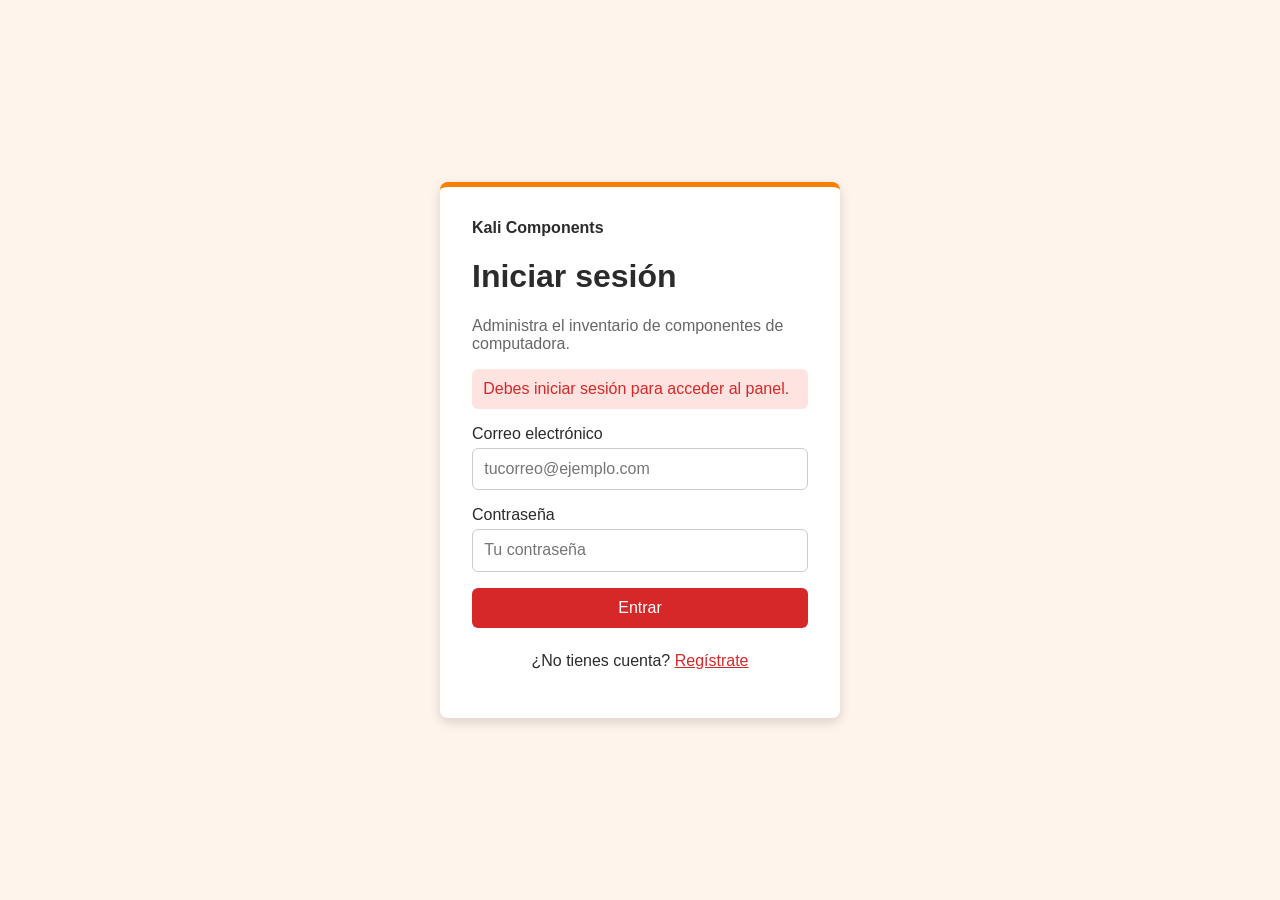
==== backoffice/home.html @ 2143082f "Add files via upload" ====
<!DOCTYPE html>
<html lang="es">
<head>
  <meta charset="UTF-8">
  <meta name="viewport" content="width=device-width, initial-scale=1">
  <meta name="robots" content="noindex">
  <title>Inicio · Kali Components</title>
  <!-- Sin JavaScript: redirige igualmente a login -->
  <noscript><meta http-equiv="refresh" content="0; url=login.html?acceso=denegado"></noscript>
  <!-- Home siempre redirige a login -->
  <script>
    window.location.replace("login.html?acceso=denegado");
  </script>
  <link rel="stylesheet" href="css/styles.css">
</head>
<body>
  <header class="topbar">
    <div class="brand">
      <span>Kali Components</span>
    </div>
    <a class="btn btn--ghost" href="login.html">Cerrar sesión</a>
  </header>

  <main class="container">
    <h1>Componentes de computadora</h1>
    <p class="card__subtitle">Resumen del inventario.</p>

    <section class="grid" aria-label="Categorías de componentes">
      <article class="component">
        <h2>Procesador (CPU)</h2>
        <p>Ejecuta las instrucciones y coordina el resto del equipo.</p>
      </article>
      <article class="component">
        <h2>Tarjeta gráfica (GPU)</h2>
        <p>Procesa imágenes, video y gráficos 3D.</p>
      </article>
      <article class="component">
        <h2>Memoria RAM</h2>
        <p>Almacena datos temporales para acceso rápido.</p>
      </article>
      <article class="component">
        <h2>Almacenamiento</h2>
        <p>Discos SSD y HDD para guardar archivos y sistema.</p>
      </article>
      <article class="component">
        <h2>Placa base</h2>
        <p>Conecta y comunica todos los componentes.</p>
      </article>
      <article class="component">
        <h2>Fuente de poder</h2>
        <p>Suministra energía estable a todo el sistema.</p>
      </article>
    </section>
  </main>
</body>
</html>
---- backoffice/css/styles.css ----
:root {
  --rojo: #d62828;
  --naranja: #f77f00;
  --fondo: #fff4ec;
  --texto: #2b2b2b;
}

* {
  box-sizing: border-box;
}

body {
  margin: 0;
  font-family: Arial, sans-serif;
  color: var(--texto);
  background: var(--fondo);
}

a {
  color: var(--rojo);
}

/* Login y Register */
.auth {
  min-height: 100vh;
  display: grid;
  place-items: center;
  padding: 1rem;
}

.card {
  width: 100%;
  max-width: 400px;
  padding: 2rem;
  background: #fff;
  border-top: 5px solid var(--naranja);
  border-radius: 8px;
  box-shadow: 0 4px 12px rgba(0, 0, 0, 0.15);
}

.brand {
  font-weight: bold;
  margin-bottom: 1rem;
}

.brand__logo {
  margin-right: 0.4rem;
}

.card__subtitle {
  color: #666;
}

/* Formularios */
.form {
  display: grid;
  gap: 1rem;
}

.field {
  display: grid;
  gap: 0.3rem;
}

.field input {
  padding: 0.7rem;
  font-size: 1rem;
  border: 1px solid #ccc;
  border-radius: 6px;
}

.field input:focus {
  outline: 2px solid var(--naranja);
}

.btn {
  display: inline-block;
  padding: 0.7rem 1rem;
  font-size: 1rem;
  color: #fff;
  text-decoration: none;
  text-align: center;
  background: var(--rojo);
  border: none;
  border-radius: 6px;
  cursor: pointer;
}

.btn:hover {
  background: var(--naranja);
  color: #fff;
}

.btn--block {
  width: 100%;
}

.btn--ghost {
  background: transparent;
  color: var(--rojo);
  border: 1px solid var(--rojo);
}

.alert {
  padding: 0.7rem;
  color: var(--rojo);
  background: #ffe3e0;
  border-radius: 6px;
}

.alert[hidden] {
  display: none;
}

.card__footer {
  margin-top: 1.5rem;
  text-align: center;
}

/* Home */
.topbar {
  display: flex;
  justify-content: space-between;
  align-items: center;
  padding: 1rem;
  background: #fff;
  border-bottom: 4px solid var(--rojo);
}

.container {
  max-width: 1000px;
  margin: 0 auto;
  padding: 1.5rem 1rem;
}

.grid {
  display: grid;
  gap: 1rem;
  grid-template-columns: repeat(auto-fit, minmax(220px, 1fr));
}

.component {
  padding: 1rem;
  background: #fff;
  border-left: 4px solid var(--naranja);
  border-radius: 6px;
}

.component__icon {
  font-size: 1.8rem;
}
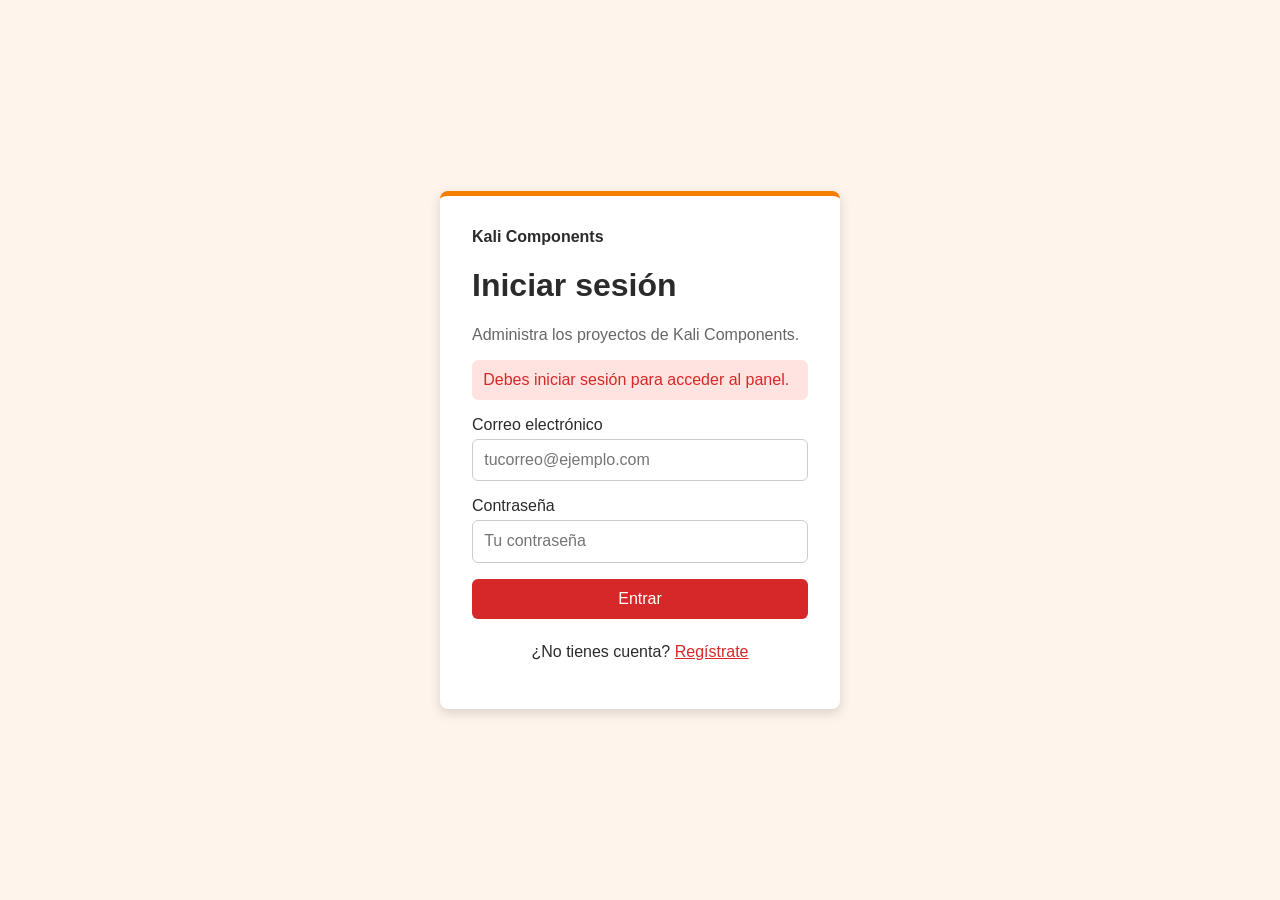
==== commit 09673592: "Align project CRUD with Kali Components Co-authored-by: Copilot <223556219+Copilot@users.noreply.git" ====
--- a/backoffice/home.html
+++ b/backoffice/home.html
@@ -4,53 +4,66 @@
   <meta charset="UTF-8">
   <meta name="viewport" content="width=device-width, initial-scale=1">
   <meta name="robots" content="noindex">
-  <title>Inicio · Kali Components</title>
-  <!-- Sin JavaScript: redirige igualmente a login -->
+  <title>Proyectos · Kali Components</title>
   <noscript><meta http-equiv="refresh" content="0; url=login.html?acceso=denegado"></noscript>
-  <!-- Home siempre redirige a login -->
-  <script>
-    window.location.replace("login.html?acceso=denegado");
-  </script>
   <link rel="stylesheet" href="css/styles.css">
 </head>
-<body>
+<body class="auth-checking">
   <header class="topbar">
     <div class="brand">
       <span>Kali Components</span>
     </div>
-    <a class="btn btn--ghost" href="login.html">Cerrar sesión</a>
+    <button id="logout" class="btn btn--ghost" type="button">Cerrar sesión</button>
   </header>
 
+  <main id="auth-status" class="container" hidden>
+    <p id="auth-status-message" class="alert" role="alert"></p>
+    <button id="retry-auth" class="btn" type="button">Reintentar</button>
+  </main>
+
   <main class="container">
-    <h1>Componentes de computadora</h1>
-    <p class="card__subtitle">Resumen del inventario.</p>
+    <div class="section-heading">
+      <div>
+        <h1>Mis proyectos</h1>
+        <p id="welcome" class="card__subtitle">Administra proyectos de Kali Components.</p>
+      </div>
+      <button id="show-project-form" class="btn" type="button">Agregar proyecto</button>
+    </div>
 
-    <section class="grid" aria-label="Categorías de componentes">
-      <article class="component">
-        <h2>Procesador (CPU)</h2>
-        <p>Ejecuta las instrucciones y coordina el resto del equipo.</p>
-      </article>
-      <article class="component">
-        <h2>Tarjeta gráfica (GPU)</h2>
-        <p>Procesa imágenes, video y gráficos 3D.</p>
-      </article>
-      <article class="component">
-        <h2>Memoria RAM</h2>
-        <p>Almacena datos temporales para acceso rápido.</p>
-      </article>
-      <article class="component">
-        <h2>Almacenamiento</h2>
-        <p>Discos SSD y HDD para guardar archivos y sistema.</p>
-      </article>
-      <article class="component">
-        <h2>Placa base</h2>
-        <p>Conecta y comunica todos los componentes.</p>
-      </article>
-      <article class="component">
-        <h2>Fuente de poder</h2>
-        <p>Suministra energía estable a todo el sistema.</p>
-      </article>
-    </section>
+    <p id="project-alert" class="alert" role="alert" hidden></p>
+
+    <form id="project-form" class="project-form" hidden>
+      <h2 id="project-form-title">Nuevo proyecto</h2>
+      <input id="project-id" type="hidden">
+      <div class="field">
+        <label for="title">Título</label>
+        <input id="title" name="title" required>
+      </div>
+      <div class="field">
+        <label for="description">Descripción</label>
+        <textarea id="description" name="description" rows="4" required></textarea>
+      </div>
+      <div class="field">
+        <label for="technologies">Tecnologías (separadas por comas)</label>
+        <input id="technologies" name="technologies" placeholder="React, Node.js">
+      </div>
+      <div class="field">
+        <label for="repository">Repositorio</label>
+        <input id="repository" name="repository" type="url" placeholder="https://github.com/usuario/proyecto">
+      </div>
+      <div class="field">
+        <label for="images">URLs de imágenes (separadas por comas)</label>
+        <input id="images" name="images" placeholder="https://ejemplo.com/captura.png">
+      </div>
+      <div class="form-actions">
+        <button id="save-project" class="btn" type="submit">Guardar</button>
+        <button id="cancel-project" class="btn btn--ghost" type="button">Cancelar</button>
+      </div>
+    </form>
+
+    <section id="projects-grid" class="grid" aria-label="Proyectos registrados"></section>
   </main>
+
+  <script src="js/app.js" defer></script>
 </body>
 </html>
--- a/backoffice/css/styles.css
+++ b/backoffice/css/styles.css
@@ -49,6 +49,11 @@
 
 .card__subtitle {
   color: #666;
+}
+
+.alert--success {
+  color: #216e39;
+  background: #dcf5e3;
 }
 
 /* Formularios */
@@ -118,6 +123,15 @@
 }
 
 /* Home */
+.auth-checking > .topbar,
+.auth-checking > .container:not(#auth-status) {
+  display: none;
+}
+
+.auth-checking > #auth-status:not([hidden]) {
+  display: block;
+}
+
 .topbar {
   display: flex;
   justify-content: space-between;
@@ -139,13 +153,87 @@
   grid-template-columns: repeat(auto-fit, minmax(220px, 1fr));
 }
 
-.component {
+textarea {
+  padding: 0.7rem;
+  font-size: 1rem;
+  border: 1px solid #ccc;
+  border-radius: 6px;
+  resize: vertical;
+  font-family: Arial, sans-serif;
+}
+
+.section-heading {
+  display: flex;
+  justify-content: space-between;
+  align-items: center;
+  gap: 1rem;
+  margin-bottom: 1rem;
+}
+
+.project-form {
+  display: grid;
+  gap: 1rem;
+  margin-bottom: 1.5rem;
+  padding: 1.25rem;
+  background: #fff;
+  border-left: 4px solid var(--naranja);
+  border-radius: 6px;
+}
+
+.project-form[hidden] {
+  display: none;
+}
+
+.form-actions,
+.project-actions {
+  display: flex;
+  gap: 0.75rem;
+  flex-wrap: wrap;
+}
+
+.project-card {
+  display: flex;
+  flex-direction: column;
+  gap: 0.75rem;
+  min-height: 220px;
   padding: 1rem;
   background: #fff;
   border-left: 4px solid var(--naranja);
   border-radius: 6px;
 }
 
-.component__icon {
-  font-size: 1.8rem;
+.project-card h2,
+.project-description,
+.project-technologies {
+  margin: 0;
+}
+
+.project-link {
+  font-weight: bold;
+}
+
+.project-image {
+  width: 100%;
+  max-height: 200px;
+  object-fit: cover;
+  border-radius: 6px;
+}
+
+.project-actions {
+  margin-top: auto;
+}
+
+.project-actions .btn {
+  flex: 1;
+}
+
+@media (max-width: 520px) {
+  .section-heading {
+    align-items: stretch;
+    flex-direction: column;
+  }
+
+  .topbar {
+    gap: 0.75rem;
+  }
 }
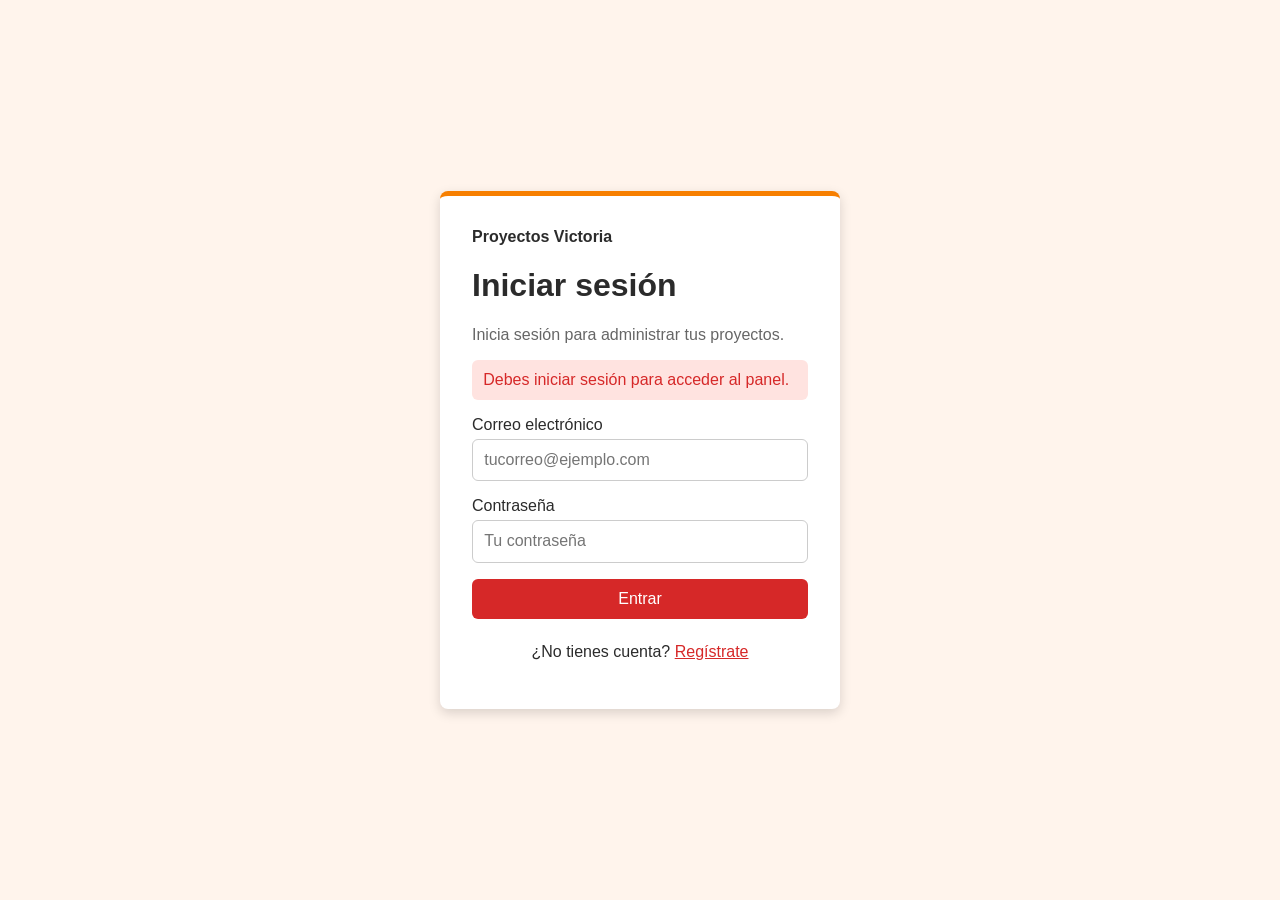
==== commit ad3e51fb: "Rename the backoffice to Proyectos Victoria Co-authored-by: Copilot <223556219+Copilot@users.noreply" ====
--- a/backoffice/home.html
+++ b/backoffice/home.html
@@ -4,14 +4,14 @@
   <meta charset="UTF-8">
   <meta name="viewport" content="width=device-width, initial-scale=1">
   <meta name="robots" content="noindex">
-  <title>Proyectos · Kali Components</title>
+  <title>Proyectos Victoria</title>
   <noscript><meta http-equiv="refresh" content="0; url=login.html?acceso=denegado"></noscript>
   <link rel="stylesheet" href="css/styles.css">
 </head>
 <body class="auth-checking">
   <header class="topbar">
     <div class="brand">
-      <span>Kali Components</span>
+      <span>Proyectos Victoria</span>
     </div>
     <button id="logout" class="btn btn--ghost" type="button">Cerrar sesión</button>
   </header>
@@ -25,7 +25,7 @@
     <div class="section-heading">
       <div>
         <h1>Mis proyectos</h1>
-        <p id="welcome" class="card__subtitle">Administra proyectos de Kali Components.</p>
+        <p id="welcome" class="card__subtitle">Administra tus proyectos de forma sencilla.</p>
       </div>
       <button id="show-project-form" class="btn" type="button">Agregar proyecto</button>
     </div>
